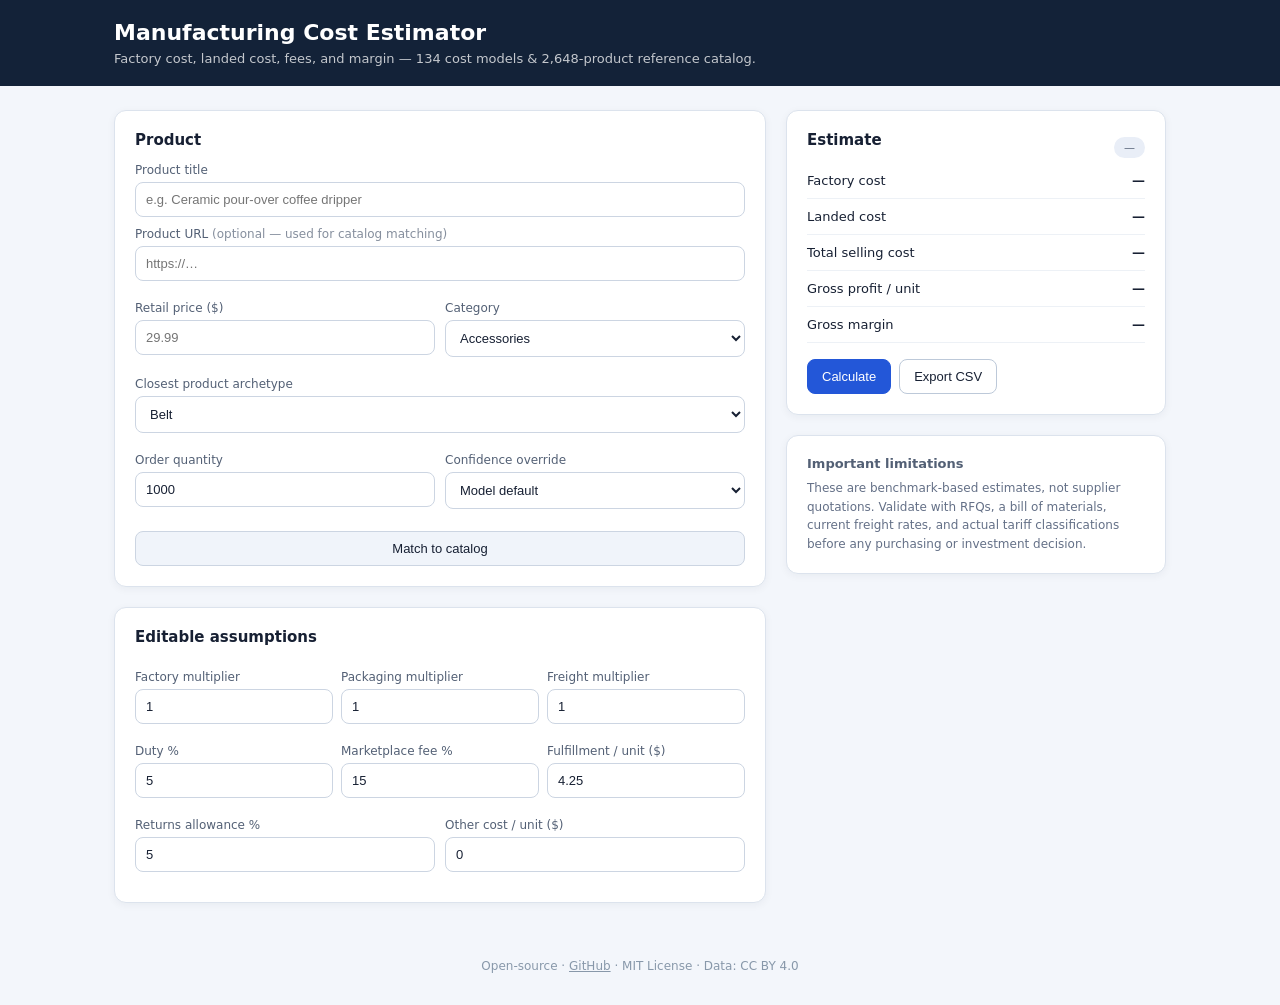
==== index.html @ 350e8b8c "Add web frontend for Vercel deployment Adapts the Chrome extension UI into a standalone static web a" ====
<!doctype html>
<html lang="en">
<head>
  <meta charset="utf-8"/>
  <meta name="viewport" content="width=device-width,initial-scale=1"/>
  <title>Manufacturing Cost Estimator</title>
  <link rel="stylesheet" href="styles.css"/>
</head>
<body>
  <header>
    <div class="header-inner">
      <div>
        <h1>Manufacturing Cost Estimator</h1>
        <p>Factory cost, landed cost, fees, and margin — 134 cost models &amp; 2,648-product reference catalog.</p>
      </div>
    </div>
  </header>

  <main>
    <div class="layout">

      <div class="left-col">
        <section class="card">
          <h2>Product</h2>
          <label>Product title
            <input id="title" placeholder="e.g. Ceramic pour-over coffee dripper"/>
          </label>
          <label>Product URL <span class="optional">(optional — used for catalog matching)</span>
            <input id="pageUrl" type="url" placeholder="https://…"/>
          </label>
          <div class="grid2">
            <label>Retail price ($)
              <input id="retailPrice" type="number" min="0" step="0.01" placeholder="29.99"/>
            </label>
            <label>Category
              <select id="category"></select>
            </label>
          </div>
          <label>Closest product archetype
            <select id="archetype"></select>
          </label>
          <div class="grid2">
            <label>Order quantity
              <input id="quantity" type="number" min="1" value="1000"/>
            </label>
            <label>Confidence override
              <select id="confidenceOverride">
                <option value="">Model default</option>
                <option>High</option>
                <option>Medium</option>
                <option>Low</option>
              </select>
            </label>
          </div>
          <button id="match" class="match-btn">Match to catalog</button>
        </section>

        <section class="card">
          <h2>Editable assumptions</h2>
          <div class="grid3">
            <label>Factory multiplier
              <input id="factoryMultiplier" type="number" value="1" step="0.05"/>
            </label>
            <label>Packaging multiplier
              <input id="packagingMultiplier" type="number" value="1" step="0.05"/>
            </label>
            <label>Freight multiplier
              <input id="freightMultiplier" type="number" value="1" step="0.05"/>
            </label>
          </div>
          <div class="grid3">
            <label>Duty %
              <input id="dutyRate" type="number" value="5" step="0.1"/>
            </label>
            <label>Marketplace fee %
              <input id="marketplaceRate" type="number" value="15" step="0.1"/>
            </label>
            <label>Fulfillment / unit ($)
              <input id="fulfillment" type="number" value="4.25" step="0.01"/>
            </label>
          </div>
          <div class="grid2">
            <label>Returns allowance %
              <input id="returnsRate" type="number" value="5" step="0.1"/>
            </label>
            <label>Other cost / unit ($)
              <input id="otherCost" type="number" value="0" step="0.01"/>
            </label>
          </div>
        </section>
      </div>

      <div class="right-col">
        <section class="card results">
          <div class="row between">
            <h2>Estimate</h2>
            <span id="confidence" class="pill">—</span>
          </div>
          <div id="catalog-badge" class="catalog-badge hidden"></div>
          <div class="metric">
            <span>Factory cost</span>
            <strong id="factoryResult">—</strong>
          </div>
          <div class="metric">
            <span>Landed cost</span>
            <strong id="landedResult">—</strong>
          </div>
          <div class="metric">
            <span>Total selling cost</span>
            <strong id="sellingCostResult">—</strong>
          </div>
          <div class="metric">
            <span>Gross profit / unit</span>
            <strong id="profitResult">—</strong>
          </div>
          <div class="metric">
            <span>Gross margin</span>
            <strong id="marginResult">—</strong>
          </div>
          <p id="notes" class="notes"></p>
          <div class="row cta-row">
            <button id="calculate" class="primary">Calculate</button>
            <button id="export">Export CSV</button>
          </div>
        </section>

        <section class="card disclaimer">
          <h3>Important limitations</h3>
          <p>These are benchmark-based estimates, not supplier quotations. Validate with RFQs, a bill of materials, current freight rates, and actual tariff classifications before any purchasing or investment decision.</p>
        </section>
      </div>

    </div>
  </main>

  <footer>
    <p>Open-source &middot; <a href="https://github.com/djnron/mfg_calc" target="_blank" rel="noopener">GitHub</a> &middot; MIT License &middot; Data: CC BY 4.0</p>
  </footer>

  <script src="app.js"></script>
</body>
</html>
---- styles.css ----
:root {
  font-family: Inter, ui-sans-serif, system-ui, -apple-system, sans-serif;
  color: #172033;
  background: #f3f6fb;
}
* { box-sizing: border-box; }
body { margin: 0; }

/* Header */
header {
  background: #132238;
  color: white;
  padding: 20px 0;
}
.header-inner {
  max-width: 1100px;
  margin: 0 auto;
  padding: 0 24px;
}
header h1 { font-size: 22px; margin: 0 0 6px; }
header p { margin: 0; opacity: .75; font-size: 13px; }

/* Main layout */
main {
  max-width: 1100px;
  margin: 0 auto;
  padding: 24px;
}
.layout {
  display: grid;
  grid-template-columns: 1fr 380px;
  gap: 20px;
  align-items: start;
}
.left-col, .right-col { display: grid; gap: 20px; }

/* Cards */
.card {
  background: white;
  border: 1px solid #dce3ed;
  border-radius: 12px;
  padding: 20px;
  box-shadow: 0 2px 8px rgba(16,31,54,.05);
}
h2 { font-size: 15px; margin: 0 0 14px; }
h3 { font-size: 13px; margin: 0 0 8px; color: #536075; }

/* Form elements */
label {
  display: block;
  font-size: 12px;
  color: #536075;
  margin: 10px 0;
}
.optional { font-weight: normal; opacity: .7; }
input, select {
  width: 100%;
  margin-top: 5px;
  padding: 9px 10px;
  border: 1px solid #ccd5e2;
  border-radius: 8px;
  background: white;
  color: #172033;
  font-size: 13px;
}
input:focus, select:focus {
  outline: 2px solid #2357d8;
  border-color: transparent;
}

/* Grids */
.grid2 { display: grid; grid-template-columns: 1fr 1fr; gap: 10px; }
.grid3 { display: grid; grid-template-columns: 1fr 1fr 1fr; gap: 8px; }

/* Buttons */
button {
  border: 1px solid #bdc9d9;
  border-radius: 8px;
  background: white;
  padding: 9px 14px;
  cursor: pointer;
  font-size: 13px;
  color: #172033;
  transition: background .15s;
}
button:hover { background: #f0f4fa; }
button.primary {
  background: #2357d8;
  border-color: #2357d8;
  color: white;
}
button.primary:hover { background: #1a44b8; }
.match-btn {
  margin-top: 12px;
  width: 100%;
  background: #f0f4fa;
  border-color: #ccd5e2;
}
.match-btn:hover { background: #e2e8f3; }

/* Row utilities */
.row { display: flex; align-items: center; gap: 8px; }
.between { justify-content: space-between; }
.cta-row { margin-top: 16px; }

/* Results card */
.results .metric {
  display: flex;
  justify-content: space-between;
  align-items: center;
  padding: 10px 0;
  border-bottom: 1px solid #edf1f6;
  font-size: 13px;
}
.results .metric:last-of-type { border-bottom: none; }
.results .metric strong { font-variant-numeric: tabular-nums; }
.pill {
  font-size: 11px;
  padding: 4px 10px;
  border-radius: 999px;
  background: #e9eef7;
  color: #536075;
}
.notes {
  font-size: 11px;
  color: #647087;
  line-height: 1.5;
  margin: 14px 0 0;
}
.catalog-badge {
  font-size: 11px;
  background: #edf7ed;
  color: #2a6e2a;
  border: 1px solid #b8ddb8;
  border-radius: 6px;
  padding: 4px 10px;
  margin-bottom: 12px;
  display: inline-block;
}
.catalog-badge.hidden { display: none; }

/* Disclaimer */
.disclaimer p { font-size: 12px; color: #647087; line-height: 1.55; margin: 0; }

/* Footer */
footer {
  text-align: center;
  padding: 20px;
  font-size: 12px;
  color: #8898aa;
}
footer a { color: #8898aa; }

/* Responsive */
@media (max-width: 800px) {
  main { padding: 14px; }
  .layout { grid-template-columns: 1fr; }
  .grid3 { grid-template-columns: 1fr 1fr; }
}
@media (max-width: 480px) {
  .grid2, .grid3 { grid-template-columns: 1fr; }
}
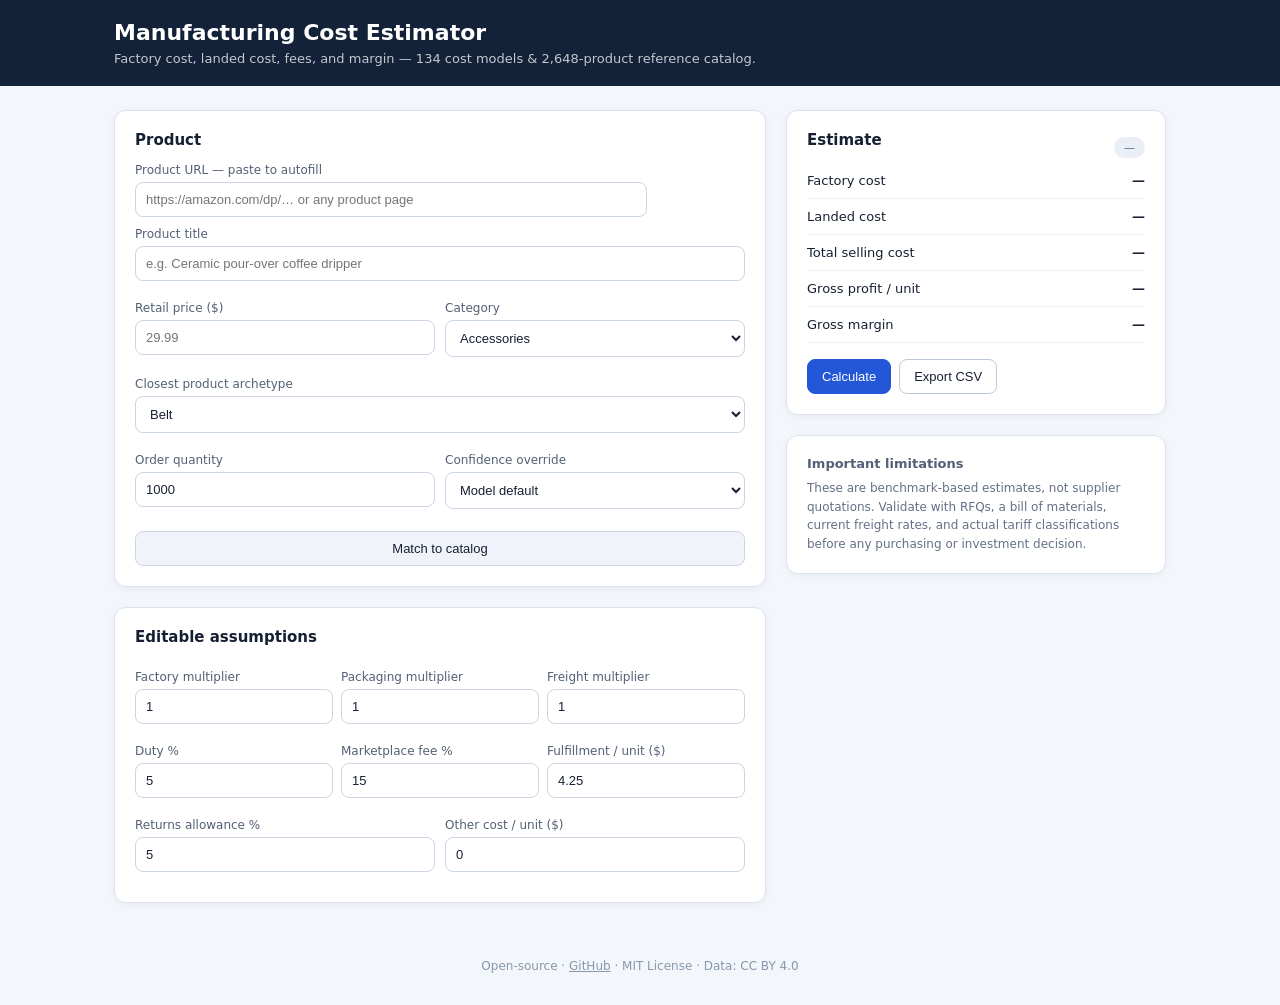
==== commit 8c7ab824: "Add URL-to-autofill scraping via serverless function - api/scrape.js: Vercel serverless function tha" ====
--- a/index.html
+++ b/index.html
@@ -22,11 +22,14 @@
       <div class="left-col">
         <section class="card">
           <h2>Product</h2>
+          <label>Product URL — paste to autofill
+            <div class="url-row">
+              <input id="pageUrl" type="url" placeholder="https://amazon.com/dp/… or any product page"/>
+              <span id="scrape-status" class="scrape-status"></span>
+            </div>
+          </label>
           <label>Product title
             <input id="title" placeholder="e.g. Ceramic pour-over coffee dripper"/>
-          </label>
-          <label>Product URL <span class="optional">(optional — used for catalog matching)</span>
-            <input id="pageUrl" type="url" placeholder="https://…"/>
           </label>
           <div class="grid2">
             <label>Retail price ($)
--- a/styles.css
+++ b/styles.css
@@ -127,6 +127,14 @@
   line-height: 1.5;
   margin: 14px 0 0;
 }
+/* URL scrape row */
+.url-row { position: relative; display: flex; align-items: center; gap: 8px; margin-top: 5px; }
+.url-row input { margin-top: 0; flex: 1; }
+.scrape-status { font-size: 11px; white-space: nowrap; min-width: 90px; }
+.scrape-status.loading { color: #647087; }
+.scrape-status.ok { color: #2a6e2a; font-weight: 600; }
+.scrape-status.err { color: #b94a48; }
+
 .catalog-badge {
   font-size: 11px;
   background: #edf7ed;
